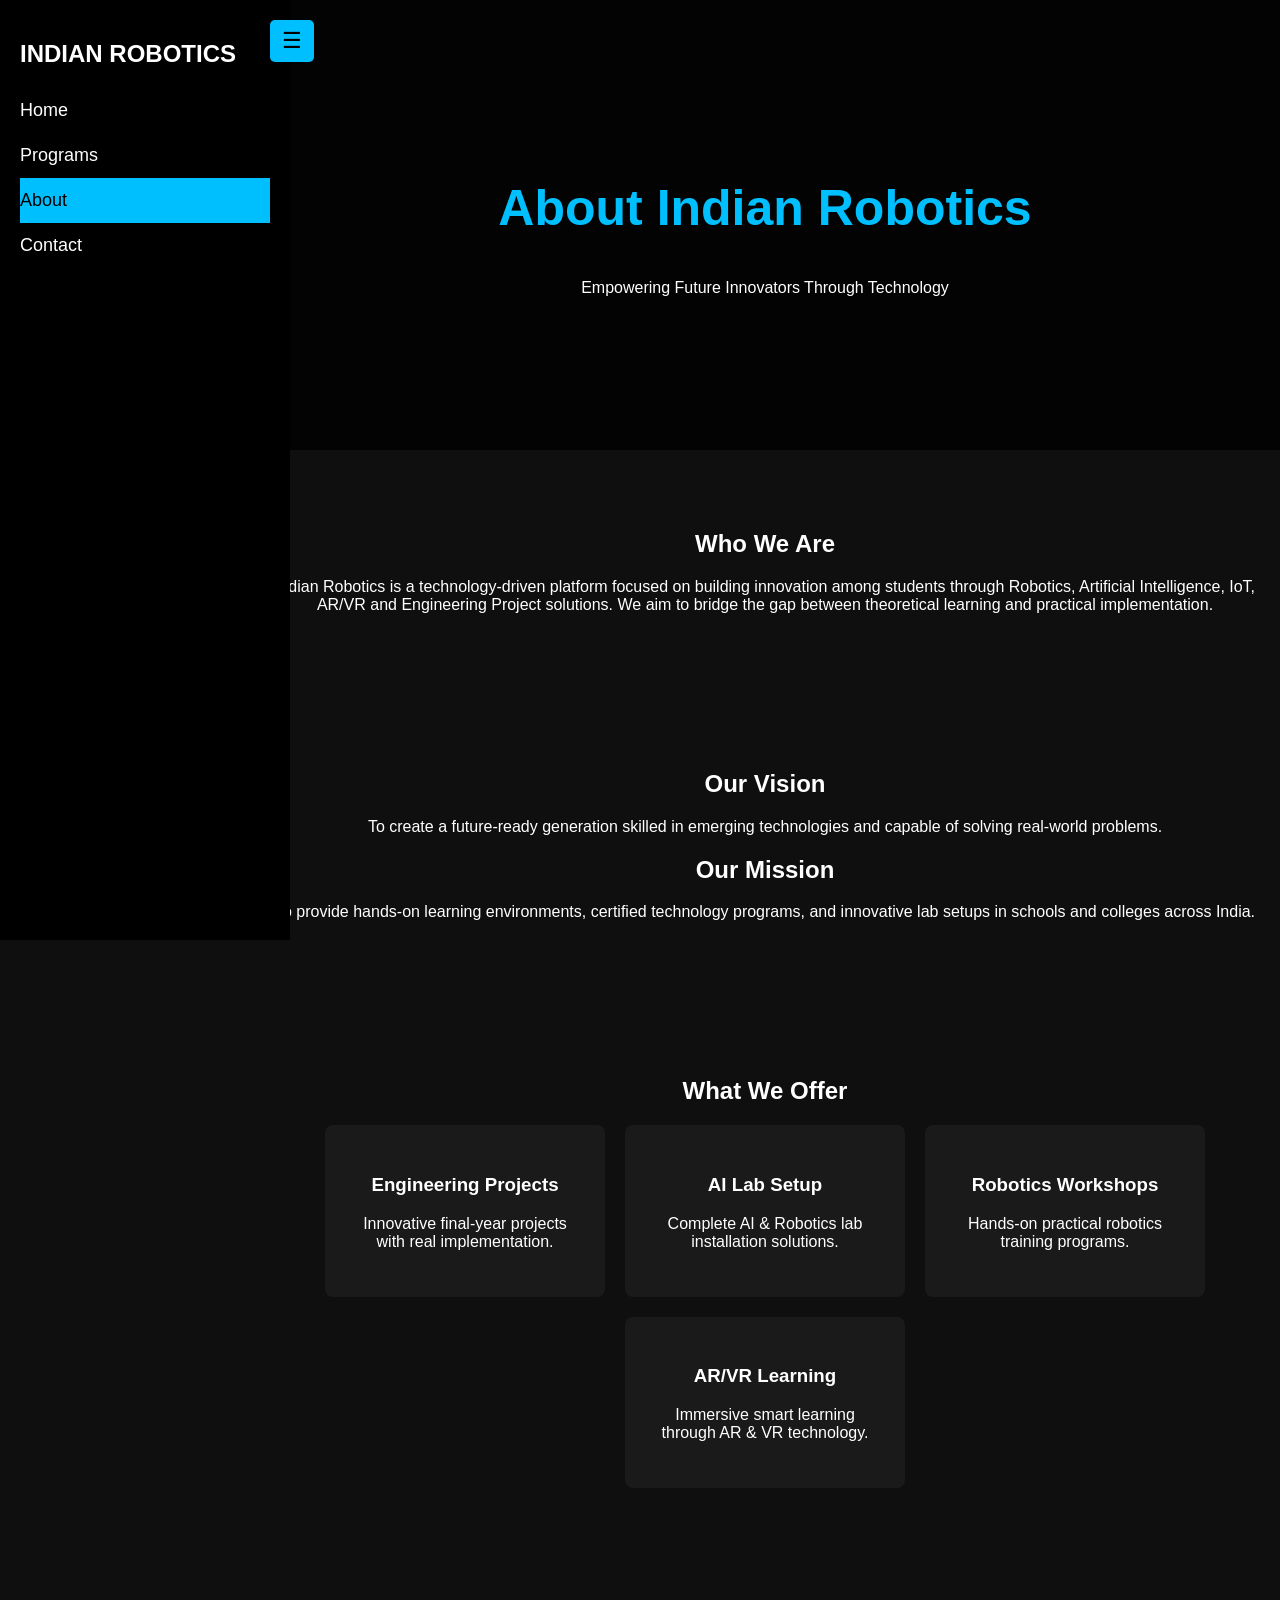
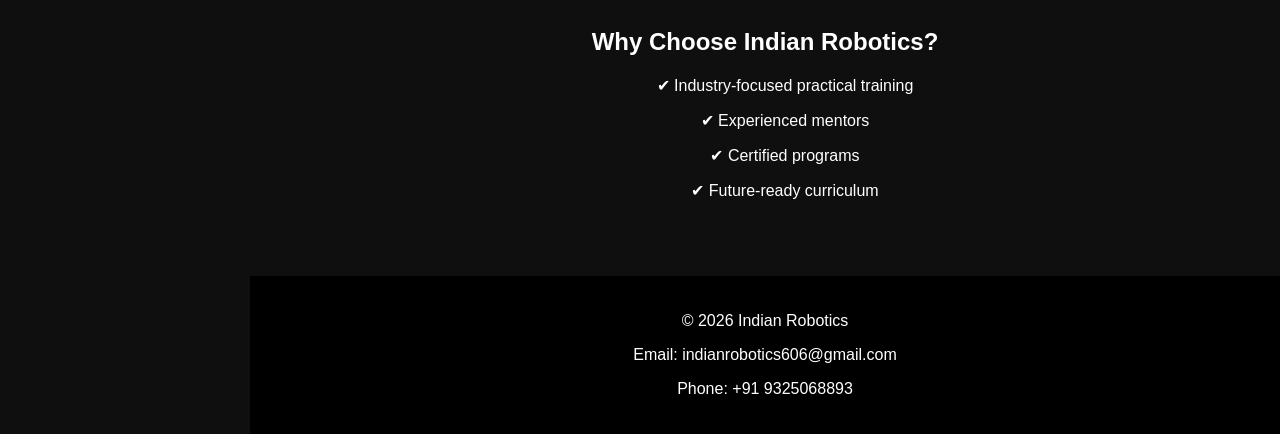
==== Frontend/about.html @ 15dd5efe "add about page" ====
<!DOCTYPE html>
<html lang="en">
<head>
    <meta charset="UTF-8">
    <title>About - Indian Robotics</title>
    <link rel="stylesheet" href="css/style.css">
</head>
<body>

<div class="container">

    <!-- Sidebar -->
    <div class="sidebar">
        <h2>INDIAN ROBOTICS</h2>
        <a href="index.html">Home</a>
        <a href="programs.html">Programs</a>
        <a href="about.html" class="active">About</a>
        <a href="contact.html">Contact</a>
    </div>

    <!-- Main Content -->
    <div class="main-content">

        <!-- Toggle Button -->
        <button id="toggleBtn" class="toggle-btn">☰</button>

        <!-- Page Header -->
        <section class="hero" style="height:50vh;">
            <div class="hero-content">
                <h1>About Indian Robotics</h1>
                <p>Empowering Future Innovators Through Technology</p>
            </div>
        </section>

        <!-- About Description -->
        <section class="about">
            <h2>Who We Are</h2>
            <p>
                Indian Robotics is a technology-driven platform focused on
                building innovation among students through Robotics, Artificial
                Intelligence, IoT, AR/VR and Engineering Project solutions.
                We aim to bridge the gap between theoretical learning and
                practical implementation.
            </p>
        </section>

        <!-- Vision & Mission -->
        <section class="about">
            <h2>Our Vision</h2>
            <p>
                To create a future-ready generation skilled in emerging
                technologies and capable of solving real-world problems.
            </p>

            <h2>Our Mission</h2>
            <p>
                To provide hands-on learning environments, certified
                technology programs, and innovative lab setups in schools
                and colleges across India.
            </p>
        </section>

        <!-- Our Services -->
        <section class="programs">
            <h2>What We Offer</h2>
            <div class="card-container">
                <div class="card">
                    <h3>Engineering Projects</h3>
                    <p>Innovative final-year projects with real implementation.</p>
                </div>

                <div class="card">
                    <h3>AI Lab Setup</h3>
                    <p>Complete AI & Robotics lab installation solutions.</p>
                </div>

                <div class="card">
                    <h3>Robotics Workshops</h3>
                    <p>Hands-on practical robotics training programs.</p>
                </div>

                <div class="card">
                    <h3>AR/VR Learning</h3>
                    <p>Immersive smart learning through AR & VR technology.</p>
                </div>
            </div>
        </section>

        <!-- Why Choose Us -->
        <section class="why">
            <h2>Why Choose Indian Robotics?</h2>
            <ul>
                <p>✔ Industry-focused practical training</p>
                <p>✔ Experienced mentors</p>
                <p>✔ Certified programs</p>
                <p>✔ Future-ready curriculum</p>
            </ul>
        </section>

        <!-- Footer -->
        <footer>
            <p>© 2026 Indian Robotics</p>
            <p>Email: indianrobotics606@gmail.com</p>
            <p>Phone: +91 9325068893</p>
        </footer>

    </div>

</div>

<script src="js/script.js"></script>

</body>
</html>
---- Frontend/css/style.css ----
/* General */
body {
    margin: 0;
    font-family: Arial, sans-serif;
    background-color: #0f0f0f;
    color: white;
}

/* Layout */
.container {
    display: flex;
}

/* Sidebar */
.sidebar {
    width: 250px;
    height: 100vh;
    background: black;
    padding: 20px;
    position: fixed;
    left: 0;
    top: 0;
    transition: 0.3s ease;
    z-index: 1000;
}

/* Hide Sidebar */
.sidebar.hide {
    left: -250px;
}

/* Main content */
.main-content {
    margin-left: 250px;
    width: 100%;
    transition: 0.3s ease;
}

/* Expand content when sidebar hidden */
.main-content.full {
    margin-left: 0;
}

/* Toggle button */
.toggle-btn {
    position: fixed;
    top: 20px;
    left: 270px;
    font-size: 22px;
    background: #00bfff;
    border: none;
    padding: 8px 12px;
    cursor: pointer;
    border-radius: 5px;
    transition: 0.3s ease;
    z-index: 1100;
}

/* Move button when sidebar hidden */
.sidebar.hide ~ .main-content .toggle-btn {
    left: 20px;
}

.sidebar a {
    display: block;          /* Makes links vertical */
    padding: 12px 0;
    text-decoration: none;
    color: white;
    font-size: 18px;
}

.sidebar a:hover {
    color: #00bfff;
}

/* Hero */
.hero {
    height: 90vh;
    background: linear-gradient(rgba(0,0,0,0.8), rgba(0,0,0,0.8)),
                url("../images/robot-bg.jpg");
    background-size: cover;
    background-position: center;
    display: flex;
    align-items: center;
    justify-content: center;
    text-align: center;
}

.hero h1 {
    font-size: 50px;
    color: #00bfff;
}

.btn {
    padding: 12px 25px;
    background: #00bfff;
    color: black;
    text-decoration: none;
    border-radius: 5px;
    font-weight: bold;
}

/* Sections */
.about,
.programs,
.why,
.testimonials {
    padding: 60px 20px;
    text-align: center;
}

/* Cards */
.card-container {
    display: flex;
    justify-content: center;
    gap: 20px;
    flex-wrap: wrap;
}

.card {
    background: #1a1a1a;
    padding: 30px;
    width: 220px;
    border-radius: 8px;
    transition: 0.3s;
}

.card:hover {
    background: #00bfff;
    color: black;
}

/* Footer */
footer {
    text-align: center;
    padding: 20px;
    background: black;
}

/* Mobile Responsive */
@media (max-width: 768px) {

    .sidebar {
        width: 200px;
    }

    .sidebar.hide {
        left: -200px;
    }

    .main-content {
        margin-left: 0;
    }

    .toggle-btn {
        left: 20px;
    }

    .card-container {
        flex-direction: column;
        align-items: center;
    }
}

/*  program.html css  */

.sidebar a.active {
    background: #00bfff;
    color: black;
}


/* Contact Page */
.contact-section {
    padding: 60px 20px;
    text-align: center;
}

.contact-form {
    max-width: 500px;
    margin: auto;
    display: flex;
    flex-direction: column;
    gap: 15px;
}

.contact-form input,
.contact-form textarea {
    padding: 12px;
    border: none;
    border-radius: 5px;
    outline: none;
}

.contact-form input:focus,
.contact-form textarea:focus {
    border: 2px solid #00bfff;
}

.contact-info {
    text-align: center;
    padding: 40px 20px;
}
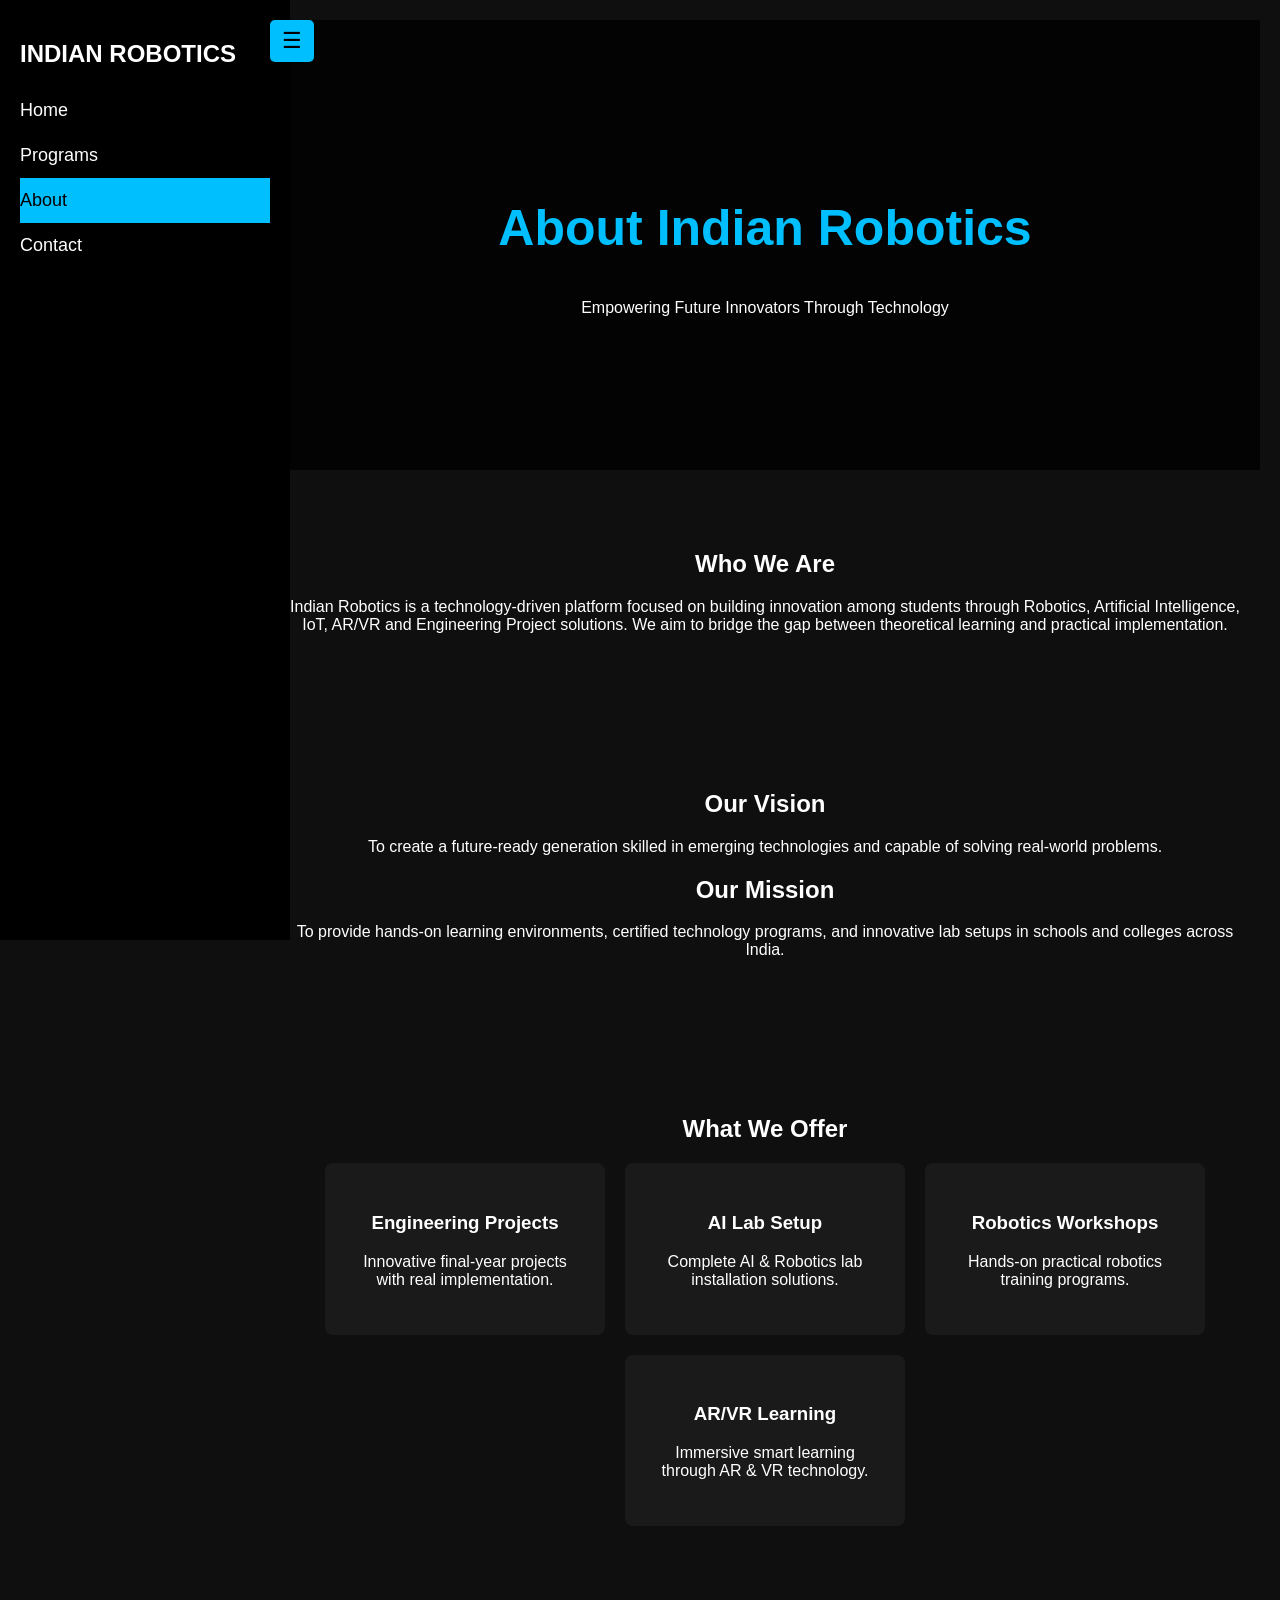
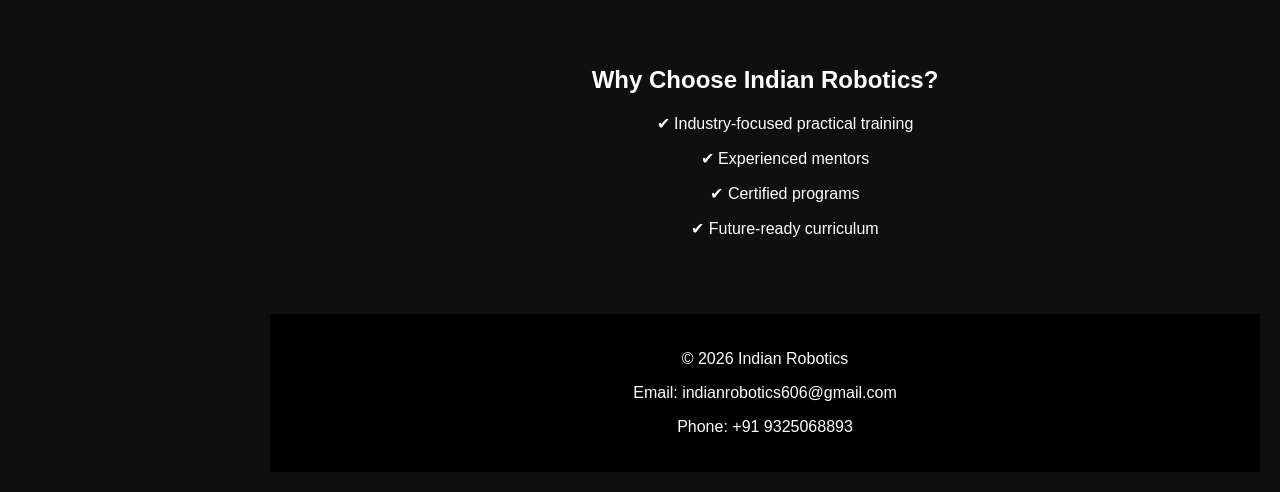
==== commit 896929c9: "adjusting the overlapping of about section and slidebar" ====
--- a/Frontend/about.html
+++ b/Frontend/about.html
@@ -41,6 +41,7 @@
                 Intelligence, IoT, AR/VR and Engineering Project solutions.
                 We aim to bridge the gap between theoretical learning and
                 practical implementation.
+                 
             </p>
         </section>
 
--- a/Frontend/css/style.css
+++ b/Frontend/css/style.css
@@ -1,3 +1,7 @@
+html, body {
+    height: 100%;
+}
+
 /* General */
 body {
     margin: 0;
@@ -32,13 +36,17 @@
 /* Main content */
 .main-content {
     margin-left: 250px;
-    width: 100%;
+    width: calc(100% - 250px);
+    min-height: 100vh;   /* ADD THIS LINE */
+    padding: 20px;
+    box-sizing: border-box;
     transition: 0.3s ease;
 }
 
 /* Expand content when sidebar hidden */
 .main-content.full {
     margin-left: 0;
+    width: 100%;
 }
 
 /* Toggle button */
@@ -100,6 +108,19 @@
     font-weight: bold;
 }
 
+.stats {
+    display: flex;
+    justify-content: space-around;
+    padding: 60px 20px;
+    background: #111;
+    text-align: center;
+}
+
+.stat-box h2 {
+    color: #00bfff;
+    font-size: 40px;
+}
+
 /* Sections */
 .about,
 .programs,
@@ -200,4 +221,5 @@
 .contact-info {
     text-align: center;
     padding: 40px 20px;
-}+}
+
